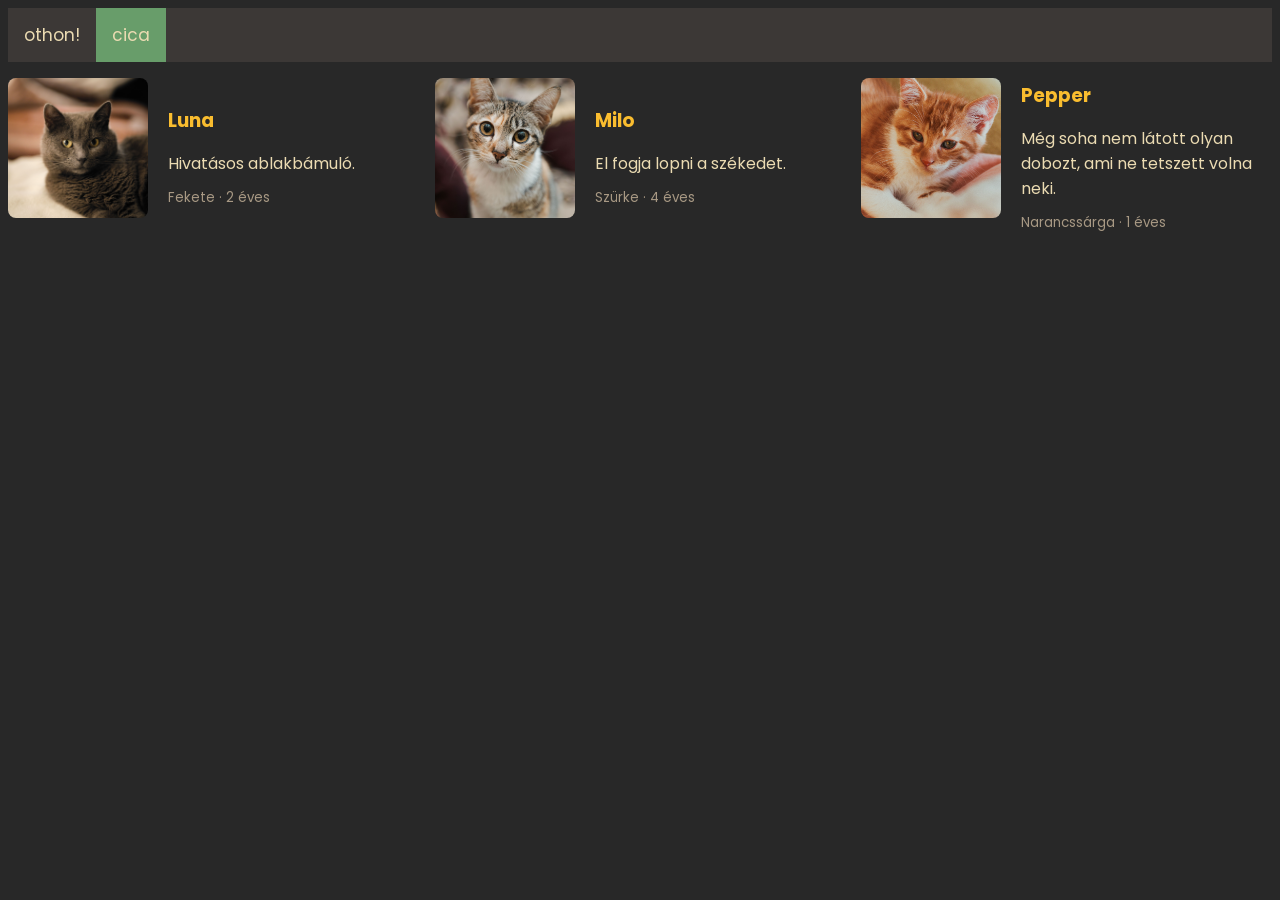
==== cica.html @ aa6f39f5 "chore: init" ====
<!doctype html>
<html lang="en">
  <head>
    <meta charset="UTF-8" />
    <meta name="viewport" content="width=device-width, initial-scale=1.0" />
    <link rel="preconnect" href="https://fonts.googleapis.com" />
    <link rel="preconnect" href="https://fonts.gstatic.com" crossorigin />
    <link
      href="https://fonts.googleapis.com/css2?family=Poppins:ital,wght@0,100;0,200;0,300;0,400;0,500;0,600;0,700;0,800;0,900;1,100;1,200;1,300;1,400;1,500;1,600;1,700;1,800;1,900&display=swap"
      rel="stylesheet"
    />
    <link rel="stylesheet" href="style/cica.css" />
    <title>cica</title>
  </head>
  <header>
    <div class="topnav">
      <a href="index.html">othon!</a>
      <a class="active" href="#">cica</a>
    </div>
  </header>
  <body>
    <section class="cat-grid">
      <article class="cat-card">
        <img src="img/cicak/luna.jpg" alt="Luna" />
        <div>
          <h3>Luna</h3>
          <p>Hivatásos ablakbámuló.</p>
          <small>Fekete · 2 éves</small>
        </div>
      </article>

      <article class="cat-card">
        <img src="img/cicak/milo.jpg" alt="Milo" />
        <div>
          <h3>Milo</h3>
          <p>El fogja lopni a székedet.</p>
          <small>Szürke · 4 éves</small>
        </div>
      </article>

      <article class="cat-card">
        <img src="img/cicak/pepper.jpg" alt="Pepper" />
        <div>
          <h3>Pepper</h3>
          <p>Még soha nem látott olyan dobozt, ami ne tetszett volna neki.</p>
          <small>Narancssárga · 1 éves</small>
        </div>
      </article>
    </section>
  </body>
</html>
---- style/cica.css ----
body {
  font-family: "Poppins", sans-serif;
  font-size: 16px;
  background-color: #282828;
}

h1 {
  color: #fb4934;
  font-size: 36px;
  margin-bottom: 1rem;
}

p,
a {
  color: #ebdbb2;
  font-style: normal;
}

.topnav {
  background-color: #3c3836;
  overflow: hidden;
}

.topnav a {
  float: left;
  color: #ebdbb2;
  text-align: center;
  padding: 14px 16px;
  text-decoration: none;
  font-size: 17px;
}

.topnav a:hover {
  text-shadow: 2px 2px 4px #000000;
  background-color: #504945;
}

.topnav a.active {
  background-color: #689d6a;
  color: #ebdbb2;
}

.cat-card {
  display: grid;
  grid-template-columns: 140px 1fr;
  gap: 1.25rem;
  align-items: center;
}

.cat-card img {
  width: 140px;
  height: 140px;
  object-fit: cover;
  border-radius: 8px;
}

.cat-card h3 {
  margin-bottom: 0.4rem;
  color: #fabd2f;
}

.cat-card p {
  margin-bottom: 0.5rem;
}

.cat-card small {
  color: #a89984;
}

.cat-grid {
  display: grid;
  grid-template-columns: repeat(auto-fit, minmax(320px, 1fr));
  gap: 1rem;
}
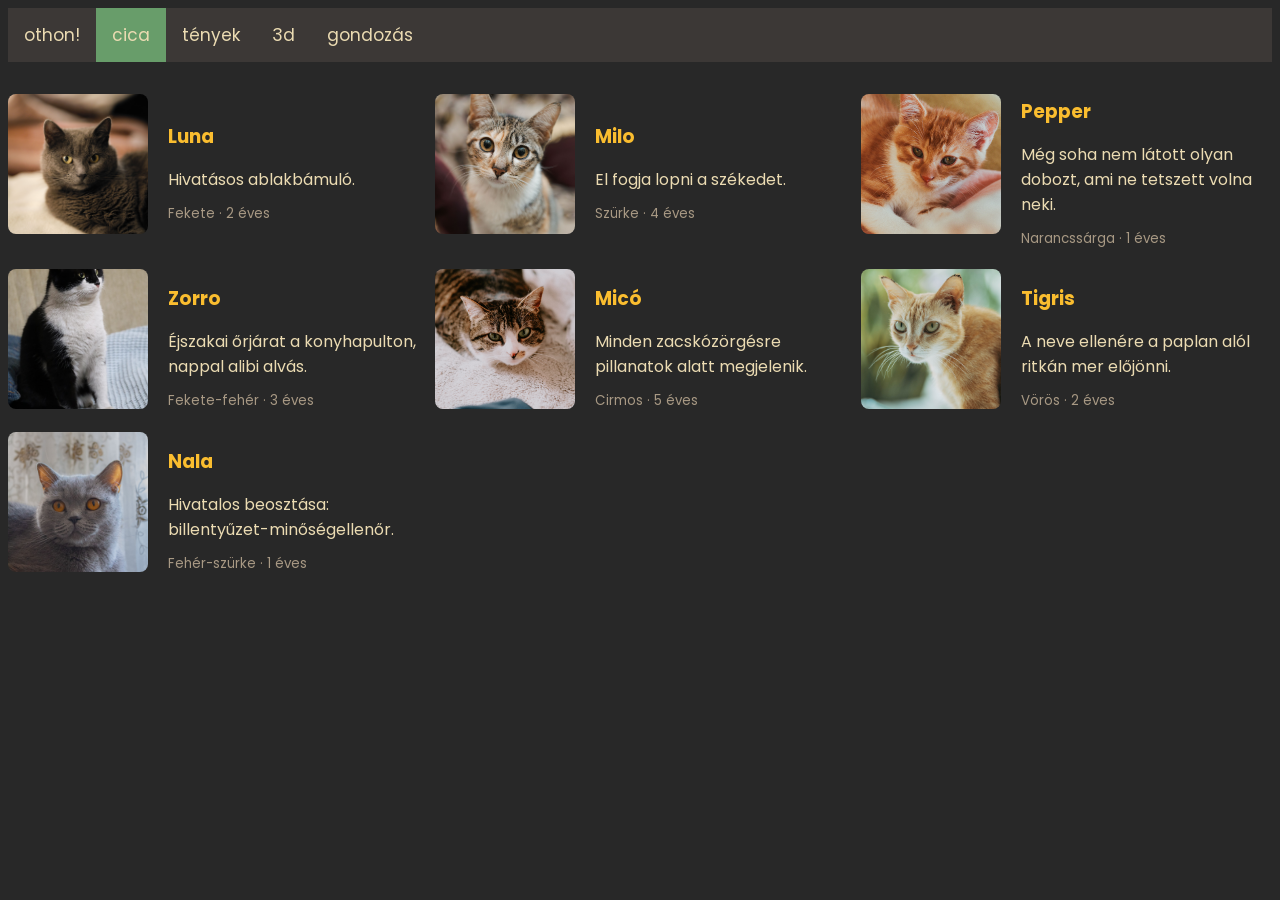
==== commit 85d8f212: "feat: minden" ====
--- a/cica.html
+++ b/cica.html
@@ -10,12 +10,16 @@
       rel="stylesheet"
     />
     <link rel="stylesheet" href="style/cica.css" />
+    <link rel="stylesheet" href="style/cursor.css" />
     <title>cica</title>
   </head>
   <header>
     <div class="topnav">
       <a href="index.html">othon!</a>
       <a class="active" href="#">cica</a>
+      <a href="facts.html">tények</a>
+      <a href="3d.html">3d</a>
+      <a href="gondozas.html">gondozás</a>
     </div>
   </header>
   <body>
@@ -46,6 +50,41 @@
           <small>Narancssárga · 1 éves</small>
         </div>
       </article>
+      <article class="cat-card">
+        <img src="img/cicak/zorro.jpg" alt="Zorro" />
+        <div>
+          <h3>Zorro</h3>
+          <p>Éjszakai őrjárat a konyhapulton, nappal alibi alvás.</p>
+          <small>Fekete-fehér · 3 éves</small>
+        </div>
+      </article>
+
+      <article class="cat-card">
+        <img src="img/cicak/mico.jpg" alt="Micó" />
+        <div>
+          <h3>Micó</h3>
+          <p>Minden zacskózörgésre pillanatok alatt megjelenik.</p>
+          <small>Cirmos · 5 éves</small>
+        </div>
+      </article>
+
+      <article class="cat-card">
+        <img src="img/cicak/tigris.jpg" alt="Tigris" />
+        <div>
+          <h3>Tigris</h3>
+          <p>A neve ellenére a paplan alól ritkán mer előjönni.</p>
+          <small>Vörös · 2 éves</small>
+        </div>
+      </article>
+
+      <article class="cat-card">
+        <img src="img/cicak/nala.jpg" alt="Nala" />
+        <div>
+          <h3>Nala</h3>
+          <p>Hivatalos beosztása: billentyűzet-minőségellenőr.</p>
+          <small>Fehér-szürke · 1 éves</small>
+        </div>
+      </article>
     </section>
   </body>
 </html>
--- a/style/cica.css
+++ b/style/cica.css
@@ -68,6 +68,7 @@
 }
 
 .cat-grid {
+  margin-top: 1rem;
   display: grid;
   grid-template-columns: repeat(auto-fit, minmax(320px, 1fr));
   gap: 1rem;
--- a/style/cursor.css
+++ b/style/cursor.css
@@ -0,0 +1,18 @@
+* {
+  cursor:
+    url("[data-uri]")
+      15 17,
+    auto;
+}
+
+a,
+button,
+.topnav a,
+input[type="button"],
+input[type="submit"],
+[role="button"] {
+  cursor:
+    url("[data-uri]")
+      13 17,
+    pointer;
+}
